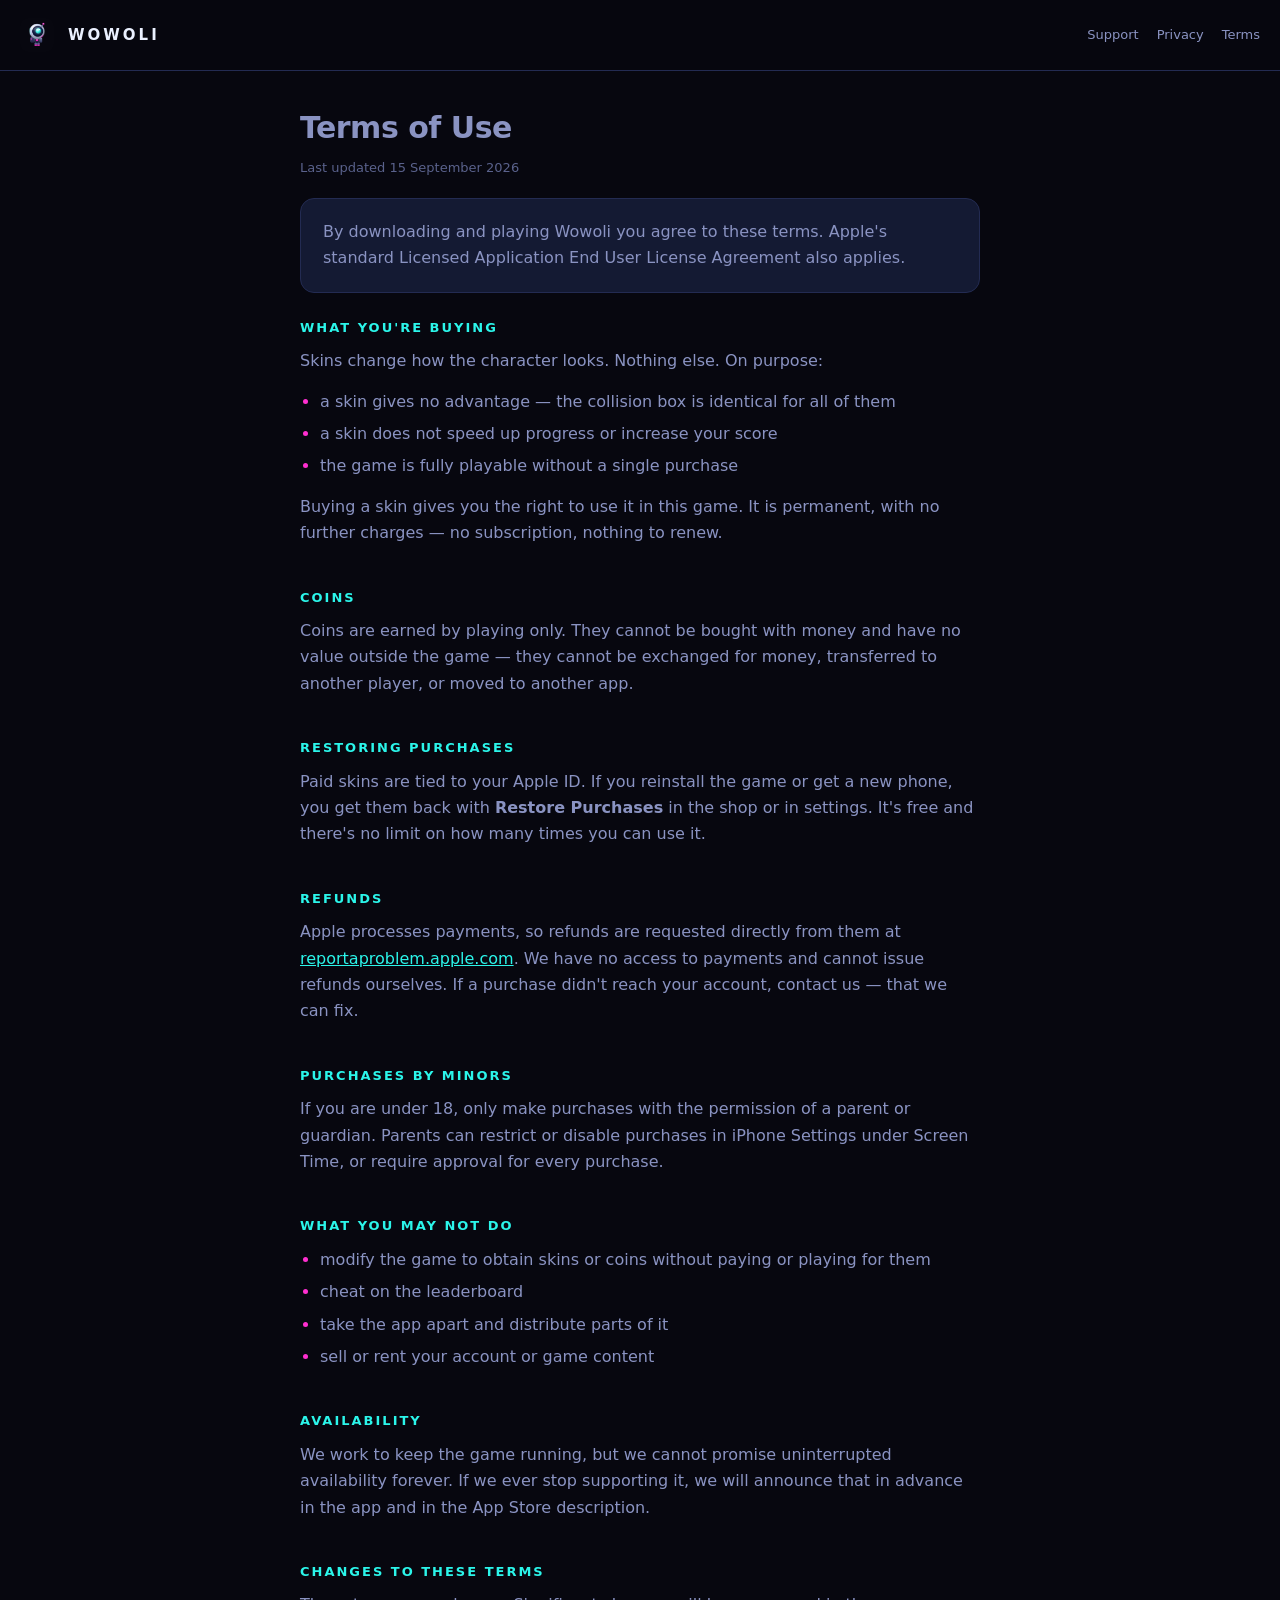
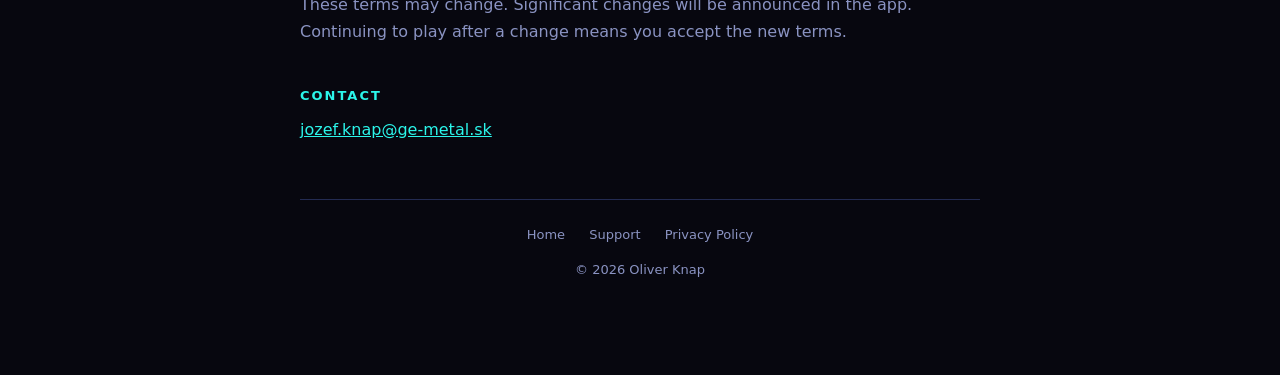
==== terms.html @ c4148d42 "Wowoli website: landing, privacy policy, terms and support Generated from the game project's site/ f" ====
<!doctype html>
<html lang="en">
<head>
<meta charset="utf-8">
<meta name="viewport" content="width=device-width, initial-scale=1">
<title>Terms of Use — Wowoli</title>
<meta name="description" content="Wowoli terms of use.">
<link rel="icon" href="icon.png">
<link rel="stylesheet" href="style.css">
</head>
<body>

<header class="top">
  <img src="icon.png" alt="">
  <a href="index.html">WOWOLI</a>
  <nav>
    <a href="support.html">Support</a>
    <a href="privacy.html">Privacy</a>
    <a href="terms.html">Terms</a>
  </nav>
</header>

<div class="wrap">
  <p class="page-title">Terms of Use</p>
  <p class="updated">Last updated 15 September 2026</p>

  <div class="card">
    <p style="margin:0">
      By downloading and playing Wowoli you agree to these terms. Apple's standard
      Licensed Application End User License Agreement also applies.
    </p>
  </div>

  <h2>What you're buying</h2>
  <p>Skins change how the character looks. Nothing else. On purpose:</p>
  <ul>
    <li>a skin gives no advantage — the collision box is identical for all of them</li>
    <li>a skin does not speed up progress or increase your score</li>
    <li>the game is fully playable without a single purchase</li>
  </ul>
  <p>
    Buying a skin gives you the right to use it in this game. It is permanent, with no
    further charges — no subscription, nothing to renew.
  </p>

  <h2>Coins</h2>
  <p>
    Coins are earned by playing only. They cannot be bought with money and have no value
    outside the game — they cannot be exchanged for money, transferred to another player,
    or moved to another app.
  </p>

  <h2>Restoring purchases</h2>
  <p>
    Paid skins are tied to your Apple ID. If you reinstall the game or get a new phone,
    you get them back with <strong>Restore Purchases</strong> in the shop or in settings.
    It's free and there's no limit on how many times you can use it.
  </p>

  <h2>Refunds</h2>
  <p>
    Apple processes payments, so refunds are requested directly from them at
    <a href="https://reportaproblem.apple.com">reportaproblem.apple.com</a>. We have no
    access to payments and cannot issue refunds ourselves. If a purchase didn't reach
    your account, contact us — that we can fix.
  </p>

  <h2>Purchases by minors</h2>
  <p>
    If you are under 18, only make purchases with the permission of a parent or guardian.
    Parents can restrict or disable purchases in iPhone Settings under Screen Time, or
    require approval for every purchase.
  </p>

  <h2>What you may not do</h2>
  <ul>
    <li>modify the game to obtain skins or coins without paying or playing for them</li>
    <li>cheat on the leaderboard</li>
    <li>take the app apart and distribute parts of it</li>
    <li>sell or rent your account or game content</li>
  </ul>

  <h2>Availability</h2>
  <p>
    We work to keep the game running, but we cannot promise uninterrupted availability
    forever. If we ever stop supporting it, we will announce that in advance in the app
    and in the App Store description.
  </p>

  <h2>Changes to these terms</h2>
  <p>
    These terms may change. Significant changes will be announced in the app. Continuing
    to play after a change means you accept the new terms.
  </p>

  <h2>Contact</h2>
  <p><a href="mailto:jozef.knap@ge-metal.sk">jozef.knap@ge-metal.sk</a></p>

  <footer>
    <a href="index.html">Home</a>
    <a href="support.html">Support</a>
    <a href="privacy.html">Privacy Policy</a>
    <p style="margin-top:14px">© 2026 Oliver Knap</p>
  </footer>
</div>
</body>
</html>
---- style.css ----
/* Wowoli — spoločný štýl pre verejné stránky.
   Rovnaké farby ako v hre, aby to pôsobilo ako jedna vec. */

:root {
  --bg: #07070f;
  --card: #141a33;
  --border: #232b52;
  --text: #eaf0ff;
  --dim: #8a93c2;
  --faint: #5a628c;
  --cyan: #2bf5ea;
  --magenta: #ff2fd0;
}

* { box-sizing: border-box; }

html { -webkit-text-size-adjust: 100%; }

body {
  margin: 0;
  background: var(--bg);
  color: var(--text);
  font-family: ui-sans-serif, system-ui, -apple-system, "Segoe UI", Roboto, sans-serif;
  line-height: 1.65;
  font-size: 16px;
}

.wrap {
  max-width: 720px;
  margin: 0 auto;
  padding: 32px 20px 80px;
}

/* --- hlavička --- */

.top {
  display: flex;
  align-items: center;
  gap: 14px;
  padding: 18px 20px;
  border-bottom: 1px solid var(--border);
  position: sticky;
  top: 0;
  background: rgba(7, 7, 15, 0.92);
  backdrop-filter: blur(8px);
  z-index: 10;
}

.top img { width: 34px; height: 34px; border-radius: 8px; display: block; }

.top a {
  color: var(--text);
  text-decoration: none;
  font-weight: 800;
  letter-spacing: 3px;
  font-size: 15px;
}

.top nav { margin-left: auto; display: flex; gap: 18px; }

.top nav a {
  color: var(--dim);
  font-size: 13px;
  font-weight: 500;
  letter-spacing: 0;
}

.top nav a:hover { color: var(--cyan); }

/* --- úvod --- */

.hero { text-align: center; padding: 48px 0 24px; }

.hero img {
  width: min(280px, 70vw);
  height: auto;
  display: block;
  margin: 0 auto 24px;
}

h1 {
  font-size: clamp(38px, 11vw, 64px);
  letter-spacing: 8px;
  margin: 0;
  font-weight: 900;
}

.tagline {
  color: var(--cyan);
  letter-spacing: 3px;
  font-size: 13px;
  margin-top: 6px;
  text-transform: uppercase;
}

.lead {
  color: var(--dim);
  font-size: 17px;
  max-width: 460px;
  margin: 28px auto 0;
}

/* --- obsah --- */

h2 {
  color: var(--cyan);
  font-size: 13px;
  letter-spacing: 2px;
  text-transform: uppercase;
  margin: 40px 0 10px;
}

h2:first-of-type { margin-top: 24px; }

p { color: var(--dim); margin: 0 0 14px; }

ul { color: var(--dim); padding-left: 20px; margin: 0 0 14px; }

li { margin-bottom: 6px; }

li::marker { color: var(--magenta); }

a { color: var(--cyan); }

.updated { color: var(--faint); font-size: 13px; margin-bottom: 8px; }

.page-title {
  font-size: 30px;
  font-weight: 800;
  margin: 0 0 4px;
  letter-spacing: -0.5px;
}

.card {
  background: var(--card);
  border: 1px solid var(--border);
  border-radius: 14px;
  padding: 20px 22px;
  margin: 20px 0;
}

.card p:last-child { margin-bottom: 0; }

/* --- päta --- */

footer {
  border-top: 1px solid var(--border);
  margin-top: 56px;
  padding-top: 24px;
  color: var(--faint);
  font-size: 13px;
  text-align: center;
}

footer a { color: var(--dim); text-decoration: none; margin: 0 10px; }

footer a:hover { color: var(--cyan); }
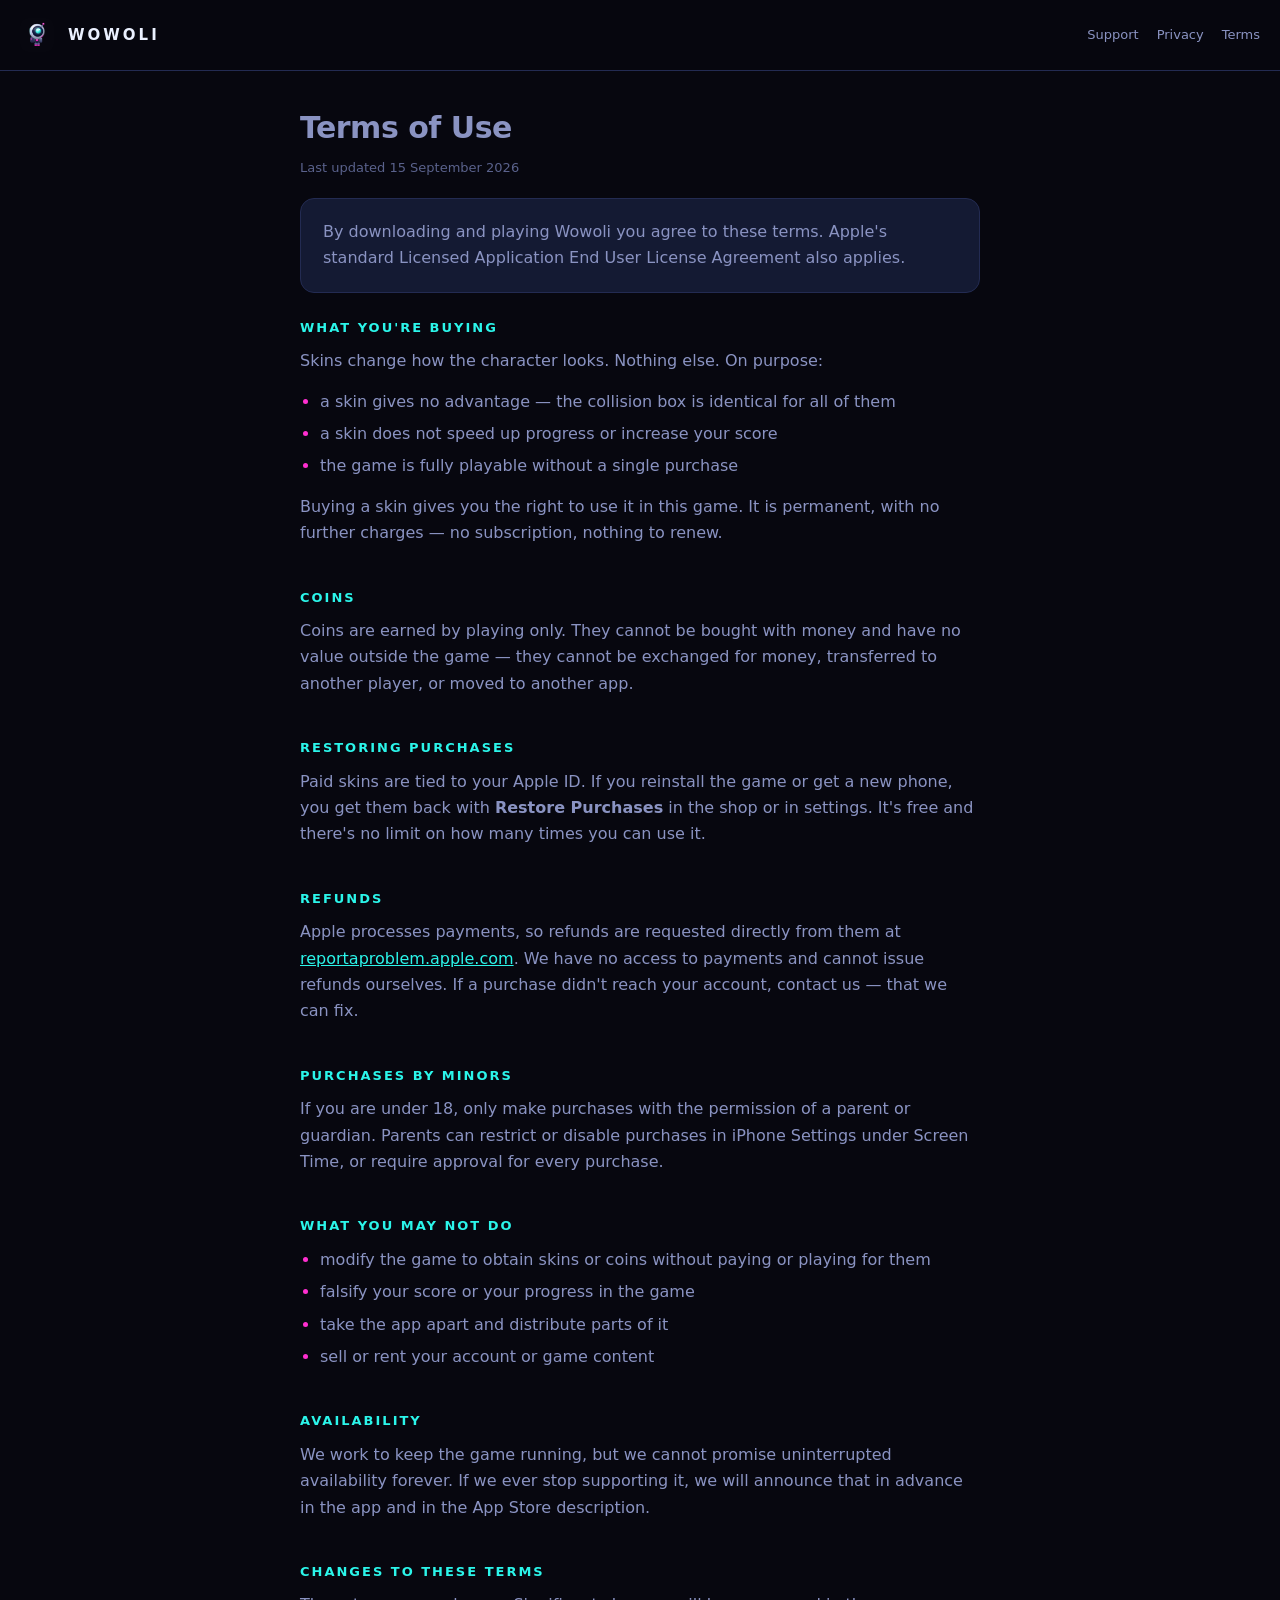
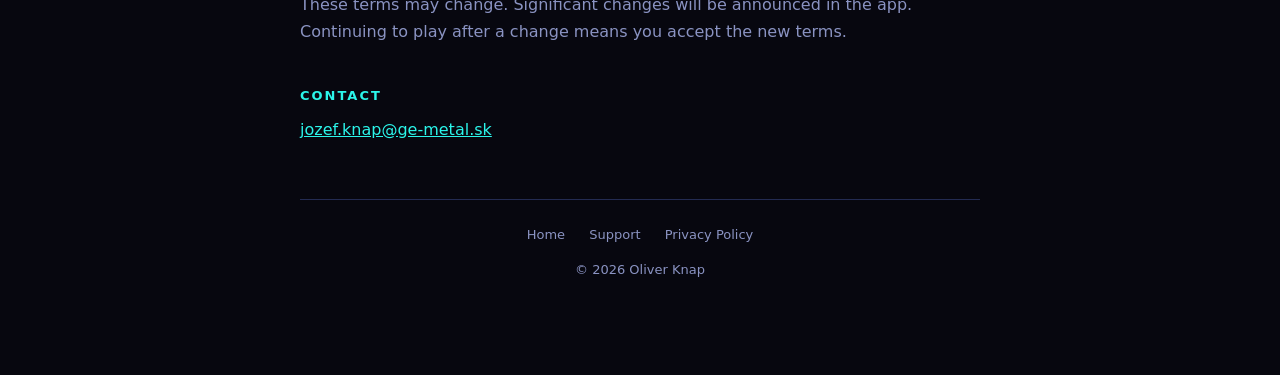
==== commit c55e2891: "Zosuladenie zasad s vyhlasenim App Privacy" ====
--- a/terms.html
+++ b/terms.html
@@ -1,107 +1,107 @@
-<!doctype html>
-<html lang="en">
-<head>
-<meta charset="utf-8">
-<meta name="viewport" content="width=device-width, initial-scale=1">
-<title>Terms of Use — Wowoli</title>
-<meta name="description" content="Wowoli terms of use.">
-<link rel="icon" href="icon.png">
-<link rel="stylesheet" href="style.css">
-</head>
-<body>
-
-<header class="top">
-  <img src="icon.png" alt="">
-  <a href="index.html">WOWOLI</a>
-  <nav>
-    <a href="support.html">Support</a>
-    <a href="privacy.html">Privacy</a>
-    <a href="terms.html">Terms</a>
-  </nav>
-</header>
-
-<div class="wrap">
-  <p class="page-title">Terms of Use</p>
-  <p class="updated">Last updated 15 September 2026</p>
-
-  <div class="card">
-    <p style="margin:0">
-      By downloading and playing Wowoli you agree to these terms. Apple's standard
-      Licensed Application End User License Agreement also applies.
-    </p>
-  </div>
-
-  <h2>What you're buying</h2>
-  <p>Skins change how the character looks. Nothing else. On purpose:</p>
-  <ul>
-    <li>a skin gives no advantage — the collision box is identical for all of them</li>
-    <li>a skin does not speed up progress or increase your score</li>
-    <li>the game is fully playable without a single purchase</li>
-  </ul>
-  <p>
-    Buying a skin gives you the right to use it in this game. It is permanent, with no
-    further charges — no subscription, nothing to renew.
-  </p>
-
-  <h2>Coins</h2>
-  <p>
-    Coins are earned by playing only. They cannot be bought with money and have no value
-    outside the game — they cannot be exchanged for money, transferred to another player,
-    or moved to another app.
-  </p>
-
-  <h2>Restoring purchases</h2>
-  <p>
-    Paid skins are tied to your Apple ID. If you reinstall the game or get a new phone,
-    you get them back with <strong>Restore Purchases</strong> in the shop or in settings.
-    It's free and there's no limit on how many times you can use it.
-  </p>
-
-  <h2>Refunds</h2>
-  <p>
-    Apple processes payments, so refunds are requested directly from them at
-    <a href="https://reportaproblem.apple.com">reportaproblem.apple.com</a>. We have no
-    access to payments and cannot issue refunds ourselves. If a purchase didn't reach
-    your account, contact us — that we can fix.
-  </p>
-
-  <h2>Purchases by minors</h2>
-  <p>
-    If you are under 18, only make purchases with the permission of a parent or guardian.
-    Parents can restrict or disable purchases in iPhone Settings under Screen Time, or
-    require approval for every purchase.
-  </p>
-
-  <h2>What you may not do</h2>
-  <ul>
-    <li>modify the game to obtain skins or coins without paying or playing for them</li>
-    <li>cheat on the leaderboard</li>
-    <li>take the app apart and distribute parts of it</li>
-    <li>sell or rent your account or game content</li>
-  </ul>
-
-  <h2>Availability</h2>
-  <p>
-    We work to keep the game running, but we cannot promise uninterrupted availability
-    forever. If we ever stop supporting it, we will announce that in advance in the app
-    and in the App Store description.
-  </p>
-
-  <h2>Changes to these terms</h2>
-  <p>
-    These terms may change. Significant changes will be announced in the app. Continuing
-    to play after a change means you accept the new terms.
-  </p>
-
-  <h2>Contact</h2>
-  <p><a href="mailto:jozef.knap@ge-metal.sk">jozef.knap@ge-metal.sk</a></p>
-
-  <footer>
-    <a href="index.html">Home</a>
-    <a href="support.html">Support</a>
-    <a href="privacy.html">Privacy Policy</a>
-    <p style="margin-top:14px">© 2026 Oliver Knap</p>
-  </footer>
-</div>
-</body>
-</html>
+<!doctype html>
+<html lang="en">
+<head>
+<meta charset="utf-8">
+<meta name="viewport" content="width=device-width, initial-scale=1">
+<title>Terms of Use — Wowoli</title>
+<meta name="description" content="Wowoli terms of use.">
+<link rel="icon" href="icon.png">
+<link rel="stylesheet" href="style.css">
+</head>
+<body>
+
+<header class="top">
+  <img src="icon.png" alt="">
+  <a href="index.html">WOWOLI</a>
+  <nav>
+    <a href="support.html">Support</a>
+    <a href="privacy.html">Privacy</a>
+    <a href="terms.html">Terms</a>
+  </nav>
+</header>
+
+<div class="wrap">
+  <p class="page-title">Terms of Use</p>
+  <p class="updated">Last updated 15 September 2026</p>
+
+  <div class="card">
+    <p style="margin:0">
+      By downloading and playing Wowoli you agree to these terms. Apple's standard
+      Licensed Application End User License Agreement also applies.
+    </p>
+  </div>
+
+  <h2>What you're buying</h2>
+  <p>Skins change how the character looks. Nothing else. On purpose:</p>
+  <ul>
+    <li>a skin gives no advantage — the collision box is identical for all of them</li>
+    <li>a skin does not speed up progress or increase your score</li>
+    <li>the game is fully playable without a single purchase</li>
+  </ul>
+  <p>
+    Buying a skin gives you the right to use it in this game. It is permanent, with no
+    further charges — no subscription, nothing to renew.
+  </p>
+
+  <h2>Coins</h2>
+  <p>
+    Coins are earned by playing only. They cannot be bought with money and have no value
+    outside the game — they cannot be exchanged for money, transferred to another player,
+    or moved to another app.
+  </p>
+
+  <h2>Restoring purchases</h2>
+  <p>
+    Paid skins are tied to your Apple ID. If you reinstall the game or get a new phone,
+    you get them back with <strong>Restore Purchases</strong> in the shop or in settings.
+    It's free and there's no limit on how many times you can use it.
+  </p>
+
+  <h2>Refunds</h2>
+  <p>
+    Apple processes payments, so refunds are requested directly from them at
+    <a href="https://reportaproblem.apple.com">reportaproblem.apple.com</a>. We have no
+    access to payments and cannot issue refunds ourselves. If a purchase didn't reach
+    your account, contact us — that we can fix.
+  </p>
+
+  <h2>Purchases by minors</h2>
+  <p>
+    If you are under 18, only make purchases with the permission of a parent or guardian.
+    Parents can restrict or disable purchases in iPhone Settings under Screen Time, or
+    require approval for every purchase.
+  </p>
+
+  <h2>What you may not do</h2>
+  <ul>
+    <li>modify the game to obtain skins or coins without paying or playing for them</li>
+    <li>falsify your score or your progress in the game</li>
+    <li>take the app apart and distribute parts of it</li>
+    <li>sell or rent your account or game content</li>
+  </ul>
+
+  <h2>Availability</h2>
+  <p>
+    We work to keep the game running, but we cannot promise uninterrupted availability
+    forever. If we ever stop supporting it, we will announce that in advance in the app
+    and in the App Store description.
+  </p>
+
+  <h2>Changes to these terms</h2>
+  <p>
+    These terms may change. Significant changes will be announced in the app. Continuing
+    to play after a change means you accept the new terms.
+  </p>
+
+  <h2>Contact</h2>
+  <p><a href="mailto:jozef.knap@ge-metal.sk">jozef.knap@ge-metal.sk</a></p>
+
+  <footer>
+    <a href="index.html">Home</a>
+    <a href="support.html">Support</a>
+    <a href="privacy.html">Privacy Policy</a>
+    <p style="margin-top:14px">© 2026 Oliver Knap</p>
+  </footer>
+</div>
+</body>
+</html>
